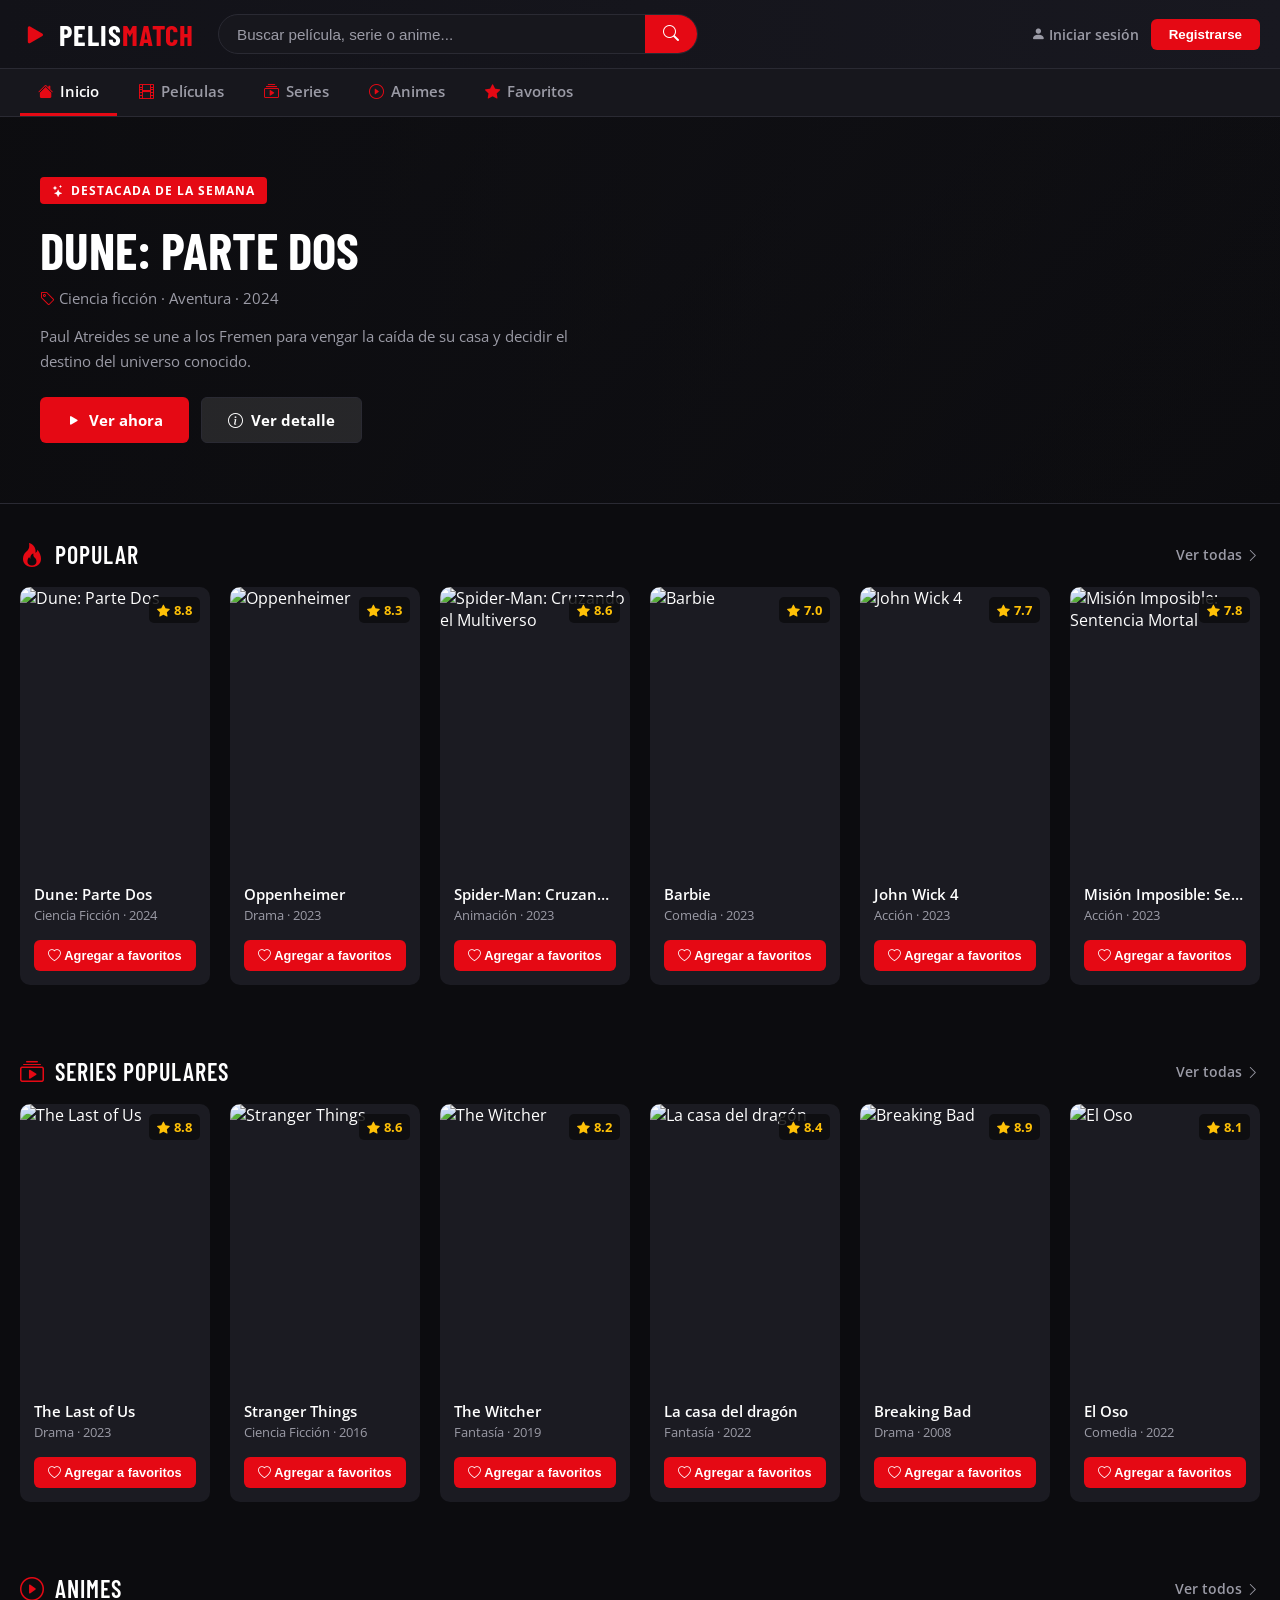
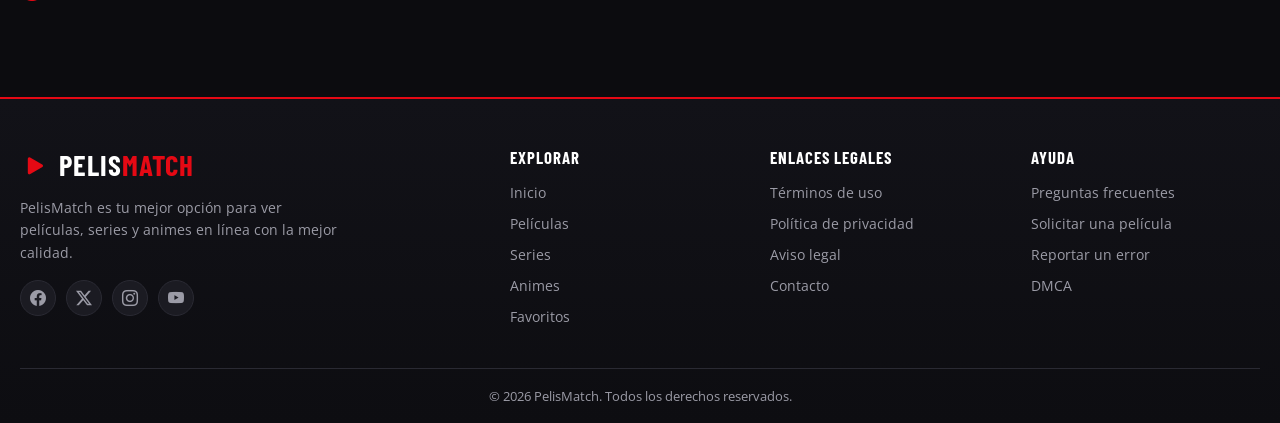
==== Frontend/index.html @ d1050893 "feat: cards agregadas en la seccion series" ====
<!DOCTYPE html>
<html lang="es">

<head>
    <meta charset="UTF-8">
    <meta name="viewport" content="width=device-width, initial-scale=1.0">
    <title>PelisMatch - Películas y Series Online</title>
    <link rel="stylesheet" href="assets/css/styles.css">
    <link
        href="https://fonts.googleapis.com/css2?family=Barlow+Condensed:wght@600;700&family=Open+Sans:wght@400;600&display=swap"
        rel="stylesheet">
    <link href="https://cdn.jsdelivr.net/npm/bootstrap-icons@1.11.3/font/bootstrap-icons.min.css" rel="stylesheet">
</head>

<body>

    <!-- ====== HEADER ====== -->
    <header class="header">
        <div class="header-topbar">
            <div class="container header-topbar-inner">
                <a href="#" class="logo">
                    <i class="bi bi-play-fill logo-icon"></i>
                    <span>Pelis<span class="logo-accent">Match</span></span>
                </a>

                <div class="search-box">
                    <input type="text" id="buscarInput" placeholder="Buscar película, serie o anime...">
                    <button class="btn-buscar" id="buscarBtn" aria-label="Buscar">
                        <i class="bi bi-search"></i>
                    </button>
                </div>

                <div class="header-actions">
                    <a href="#" class="btn-login"><i class="bi bi-person-fill"></i> Iniciar sesión</a>
                    <button class="btn-registro" id="favoritosBtn">Registrarse</button>
                </div>
            </div>
        </div>
        <nav class="header-nav">
            <div class="container nav-inner">
                <a href="#" class="nav-link active"><i class="bi bi-house-fill"></i> Inicio</a>
                <a href="#" class="nav-link"><i class="bi bi-film"></i> Películas</a>
                <a href="#" class="nav-link"><i class="bi bi-collection-play"></i> Series</a>
                <a href="#" class="nav-link"><i class="bi bi-play-circle"></i> Animes</a>
                <a href="#" class="nav-link"><i class="bi bi-star-fill"></i> Favoritos</a>
            </div>
        </nav>
    </header>

    <!-- ====== BODY ====== -->
    <main class="main">

        <!-- Hero: película destacada -->
        <section class="hero">
            <div class="hero-overlay"></div>
            <div class="container">
                <div class="hero-content">
                    <span class="hero-badge"><i class="bi bi-stars"></i> Destacada de la semana</span>
                    <h1 class="hero-title">Dune: Parte Dos</h1>
                    <p class="hero-genres"><i class="bi bi-tag"></i> Ciencia ficción &middot; Aventura &middot; 2024</p>
                    <p class="hero-desc">Paul Atreides se une a los Fremen para vengar la caída de su casa y
                        decidir el destino del universo conocido.</p>
                    <div class="hero-buttons">
                        <a href="#" class="btn-ver"><i class="bi bi-play-fill"></i> Ver ahora</a>
                        <a href="#" class="btn-detalle"><i class="bi bi-info-circle"></i> Ver detalle</a>
                    </div>
                </div>
            </div>
        </section>

        <div class="container">

            <!-- Resultados de búsqueda -->
            <section id="resultadosSection" class="section hidden">
                <h2 class="section-title"><i class="bi bi-search"></i> Resultados de búsqueda</h2>
                <div id="resultados" class="grid-peliculas"></div>
            </section>

            <!-- Películas populares -->
            <section class="section">
                <div class="section-head">
                    <h2 class="section-title"><i class="bi bi-fire"></i> Popular</h2>
                    <a href="#" class="see-all">Ver todas <i class="bi bi-chevron-right"></i></a>
                </div>

                <div class="grid-peliculas">

                    <article class="tarjeta-pelicula">
                        <div class="poster-wrap">
                            <img src="https://media.themoviedb.org/t/p/w500/6o5cJjA4srfvU52UKWaqPUuPPgl.jpg" alt="Dune: Parte Dos">
                            <span class="rating"><i class="bi bi-star-fill"></i> 8.8</span>
                        </div>
                        <h3>Dune: Parte Dos</h3>
                        <p>Ciencia Ficción &middot; 2024</p>
                        <button class="favorito-btn"><i class="bi bi-heart"></i> Agregar a favoritos</button>
                    </article>

                    <article class="tarjeta-pelicula">
                        <div class="poster-wrap">
                            <img src="https://media.themoviedb.org/t/p/w500/mJRUREPjTqqMEKwEiM2sdmIGngz.jpg" alt="Oppenheimer">
                            <span class="rating"><i class="bi bi-star-fill"></i> 8.3</span>
                        </div>
                        <h3>Oppenheimer</h3>
                        <p>Drama &middot; 2023</p>
                        <button class="favorito-btn"><i class="bi bi-heart"></i> Agregar a favoritos</button>
                    </article>

                    <article class="tarjeta-pelicula">
                        <div class="poster-wrap">
                            <img src="https://media.themoviedb.org/t/p/w500/rXhgHQmtjTIQOEDU8E2TbUFMjWM.jpg" alt="Spider-Man: Cruzando el Multiverso">
                            <span class="rating"><i class="bi bi-star-fill"></i> 8.6</span>
                        </div>
                        <h3>Spider-Man: Cruzando el Multiverso</h3>
                        <p>Animación &middot; 2023</p>
                        <button class="favorito-btn"><i class="bi bi-heart"></i> Agregar a favoritos</button>
                    </article>

                    <article class="tarjeta-pelicula">
                        <div class="poster-wrap">
                            <img src="https://media.themoviedb.org/t/p/w500/lF3ViyfgJ8VEwQSlqPhuhm6WW43.jpg" alt="Barbie">
                            <span class="rating"><i class="bi bi-star-fill"></i> 7.0</span>
                        </div>
                        <h3>Barbie</h3>
                        <p>Comedia &middot; 2023</p>
                        <button class="favorito-btn"><i class="bi bi-heart"></i> Agregar a favoritos</button>
                    </article>

                    <article class="tarjeta-pelicula">
                        <div class="poster-wrap">
                            <img src="https://media.themoviedb.org/t/p/w500/5f10VmKDT6Zd02KF2BGidsnPFO4.jpg" alt="John Wick 4">
                            <span class="rating"><i class="bi bi-star-fill"></i> 7.7</span>
                        </div>
                        <h3>John Wick 4</h3>
                        <p>Acción &middot; 2023</p>
                        <button class="favorito-btn"><i class="bi bi-heart"></i> Agregar a favoritos</button>
                    </article>

                    <article class="tarjeta-pelicula">
                        <div class="poster-wrap">
                            <img src="https://media.themoviedb.org/t/p/w500/n9QfDkynRbtzucpDAOC2WLUEemj.jpg" alt="Misión Imposible: Sentencia Mortal">
                            <span class="rating"><i class="bi bi-star-fill"></i> 7.8</span>
                        </div>
                        <h3>Misión Imposible: Sentencia Mortal</h3>
                        <p>Acción &middot; 2023</p>
                        <button class="favorito-btn"><i class="bi bi-heart"></i> Agregar a favoritos</button>
                    </article>

                </div>
            </section>

            <!-- Series -->
            <section class="section">
                <div class="section-head">
                    <h2 class="section-title"><i class="bi bi-collection-play"></i> Series populares</h2>
                    <a href="#" class="see-all">Ver todas <i class="bi bi-chevron-right"></i></a>
                </div>

                <div class="grid-peliculas">

                    <article class="tarjeta-pelicula">
                        <div class="poster-wrap">
                            <img src="https://media.themoviedb.org/t/p/w500/tNQWO6cNzQYCyvw36mUcAQQyf5F.jpg" alt="The Last of Us">
                            <span class="rating"><i class="bi bi-star-fill"></i> 8.8</span>
                        </div>
                        <h3>The Last of Us</h3>
                        <p>Drama &middot; 2023</p>
                        <button class="favorito-btn"><i class="bi bi-heart"></i> Agregar a favoritos</button>
                    </article>

                    <article class="tarjeta-pelicula">
                        <div class="poster-wrap">
                            <img src="https://media.themoviedb.org/t/p/w500/AsPD90QEQsIAtSxfSjV3fN7XFpt.jpg" alt="Stranger Things">
                            <span class="rating"><i class="bi bi-star-fill"></i> 8.6</span>
                        </div>
                        <h3>Stranger Things</h3>
                        <p>Ciencia Ficción &middot; 2016</p>
                        <button class="favorito-btn"><i class="bi bi-heart"></i> Agregar a favoritos</button>
                    </article>

                    <article class="tarjeta-pelicula">
                        <div class="poster-wrap">
                            <img src="https://media.themoviedb.org/t/p/w500/9CjS0twpknyUhjmEeuXHsu6CQAs.jpg" alt="The Witcher">
                            <span class="rating"><i class="bi bi-star-fill"></i> 8.2</span>
                        </div>
                        <h3>The Witcher</h3>
                        <p>Fantasía &middot; 2019</p>
                        <button class="favorito-btn"><i class="bi bi-heart"></i> Agregar a favoritos</button>
                    </article>

                    <article class="tarjeta-pelicula">
                        <div class="poster-wrap">
                            <img src="https://media.themoviedb.org/t/p/w500/szyVpg9K3LL5s8VFAGkXzlxgZUk.jpg" alt="La casa del dragón">
                            <span class="rating"><i class="bi bi-star-fill"></i> 8.4</span>
                        </div>
                        <h3>La casa del dragón</h3>
                        <p>Fantasía &middot; 2022</p>
                        <button class="favorito-btn"><i class="bi bi-heart"></i> Agregar a favoritos</button>
                    </article>

                    <article class="tarjeta-pelicula">
                        <div class="poster-wrap">
                            <img src="https://media.themoviedb.org/t/p/w500/anFx9aTOOYqgS3v7x3R84Kz67ly.jpg" alt="Breaking Bad">
                            <span class="rating"><i class="bi bi-star-fill"></i> 8.9</span>
                        </div>
                        <h3>Breaking Bad</h3>
                        <p>Drama &middot; 2008</p>
                        <button class="favorito-btn"><i class="bi bi-heart"></i> Agregar a favoritos</button>
                    </article>

                    <article class="tarjeta-pelicula">
                        <div class="poster-wrap">
                            <img src="https://media.themoviedb.org/t/p/w500/5TZnk9ryzfcNlsCOghURfZsBong.jpg" alt="El Oso">
                            <span class="rating"><i class="bi bi-star-fill"></i> 8.1</span>
                        </div>
                        <h3>El Oso</h3>
                        <p>Comedia &middot; 2022</p>
                        <button class="favorito-btn"><i class="bi bi-heart"></i> Agregar a favoritos</button>
                    </article>

                </div>
            </section>

            <!-- Animes -->
            <section class="section">
                <div class="section-head">
                    <h2 class="section-title"><i class="bi bi-play-circle"></i> Animes</h2>
                    <a href="#" class="see-all">Ver todos <i class="bi bi-chevron-right"></i></a>
                </div>


            </section>
    </main>

    <!-- ====== FOOTER ====== -->
    <footer class="footer">
        <div class="container">
            <div class="footer-grid">
                <div class="footer-col">
                    <a href="#" class="logo footer-logo">
                        <i class="bi bi-play-fill logo-icon"></i>
                        <span>Pelis<span class="logo-accent">Match</span></span>
                    </a>
                    <p class="footer-text">PelisMatch es tu mejor opción para ver películas, series y animes en línea
                        con la mejor calidad.</p>
                    <div class="social">
                        <a href="#" class="social-link"><i class="bi bi-facebook"></i></a>
                        <a href="#" class="social-link"><i class="bi bi-twitter-x"></i></a>
                        <a href="#" class="social-link"><i class="bi bi-instagram"></i></a>
                        <a href="#" class="social-link"><i class="bi bi-youtube"></i></a>
                    </div>
                </div>
                <div class="footer-col">
                    <h4>Explorar</h4>
                    <ul>
                        <li><a href="#">Inicio</a></li>
                        <li><a href="#">Películas</a></li>
                        <li><a href="#">Series</a></li>
                        <li><a href="#">Animes</a></li>
                        <li><a href="#">Favoritos</a></li>
                    </ul>
                </div>
                <div class="footer-col">
                    <h4>Enlaces legales</h4>
                    <ul>
                        <li><a href="#">Términos de uso</a></li>
                        <li><a href="#">Política de privacidad</a></li>
                        <li><a href="#">Aviso legal</a></li>
                        <li><a href="#">Contacto</a></li>
                    </ul>
                </div>
                <div class="footer-col">
                    <h4>Ayuda</h4>
                    <ul>
                        <li><a href="#">Preguntas frecuentes</a></li>
                        <li><a href="#">Solicitar una película</a></li>
                        <li><a href="#">Reportar un error</a></li>
                        <li><a href="#">DMCA</a></li>
                    </ul>
                </div>
            </div>
            <div class="footer-bottom">
                <p>&copy; 2026 PelisMatch. Todos los derechos reservados.</p>
            </div>
        </div>
    </footer>

    <script src="assets/js/app.js"></script>
</body>

</html>
---- Frontend/assets/css/styles.css ----
:root {
    --bg-dark: #0c0c0f;
    --bg-header: #121218;
    --bg-card: #1b1b22;
    --bg-nav: #17171d;
    --accent: #e50914;
    --accent-hover: #f6121d;
    --text-primary: #ffffff;
    --text-secondary: #9b9ba6;
    --border: #2a2a33;
}

* {
    margin: 0;
    padding: 0;
    box-sizing: border-box;
}

body {
    font-family: 'Open Sans', sans-serif;
    background-color: var(--bg-dark);
    color: var(--text-primary);
    min-height: 100vh;
    display: flex;
    flex-direction: column;
}

a {
    text-decoration: none;
    color: inherit;
}

ul {
    list-style: none;
}

.container {
    max-width: 1280px;
    margin: 0 auto;
    padding: 0 20px;
    width: 100%;
}

.hidden {
    display: none !important;
}

/* ====== HEADER ====== */
.header {
    position: sticky;
    top: 0;
    z-index: 100;
}

.header-topbar {
    background: linear-gradient(90deg, var(--bg-header), #181820);
    border-bottom: 1px solid var(--border);
    padding: 14px 0;
}

.header-topbar-inner {
    display: flex;
    align-items: center;
    gap: 24px;
}

.logo {
    display: flex;
    align-items: center;
    gap: 8px;
    font-family: 'Barlow Condensed', sans-serif;
    font-size: 1.8rem;
    font-weight: 700;
    text-transform: uppercase;
    letter-spacing: 1px;
}

.logo-icon {
    font-size: 1.9rem;
    color: var(--accent);
}

.logo-accent {
    color: var(--accent);
}

.search-box {
    flex: 1;
    max-width: 480px;
    display: flex;
    align-items: center;
    background: var(--bg-nav);
    border: 1px solid var(--border);
    border-radius: 30px;
    overflow: hidden;
    transition: border-color 0.2s;
}

.search-box:focus-within {
    border-color: var(--accent);
}

.search-box input {
    flex: 1;
    background: transparent;
    border: none;
    outline: none;
    padding: 10px 18px;
    color: var(--text-primary);
    font-size: 0.95rem;
}

.search-box input::placeholder {
    color: var(--text-secondary);
}

.btn-buscar {
    background: var(--accent);
    border: none;
    color: #fff;
    padding: 10px 18px;
    cursor: pointer;
    font-size: 1rem;
    transition: background 0.2s;
}

.btn-buscar:hover {
    background: var(--accent-hover);
}

.header-actions {
    margin-left: auto;
    display: flex;
    align-items: center;
    gap: 12px;
}

.btn-login {
    color: var(--text-secondary);
    font-weight: 600;
    font-size: 0.9rem;
    transition: color 0.2s;
}

.btn-login:hover {
    color: var(--text-primary);
}

.btn-registro {
    background: var(--accent);
    color: #fff;
    border: none;
    padding: 8px 18px;
    border-radius: 6px;
    font-weight: 600;
    cursor: pointer;
    transition: background 0.2s;
}

.btn-registro:hover {
    background: var(--accent-hover);
}

.header-nav {
    background: var(--bg-nav);
    border-bottom: 1px solid var(--border);
}

.nav-inner {
    display: flex;
    align-items: center;
    gap: 4px;
    overflow-x: auto;
}

.nav-link {
    display: flex;
    align-items: center;
    gap: 7px;
    padding: 12px 18px;
    font-weight: 600;
    font-size: 0.95rem;
    color: var(--text-secondary);
    border-bottom: 3px solid transparent;
    transition: color 0.2s;
    white-space: nowrap;
}

.nav-link i {
    color: var(--accent);
}

.nav-link:hover {
    color: var(--text-primary);
}

.nav-link.active {
    color: var(--text-primary);
    border-bottom-color: var(--accent);
}

/* ====== BODY ====== */
.main {
    flex: 1;
}

/* Hero */
.hero {
    position: relative;
    background: linear-gradient(135deg, #16161d 0%, #0c0c0f 100%);
    border-bottom: 1px solid var(--border);
    min-height: 380px;
    display: flex;
    align-items: center;
}

.hero-overlay {
    position: absolute;
    inset: 0;
    background: linear-gradient(90deg, rgba(12, 12, 15, 0.95) 0%, rgba(12, 12, 15, 0.6) 50%, rgba(12, 12, 15, 0.2) 100%);
}

.hero-content {
    position: relative;
    padding: 60px 20px;
    max-width: 720px;
    margin-left: 0;
}

.hero-badge {
    display: inline-flex;
    align-items: center;
    gap: 6px;
    background: var(--accent);
    color: #fff;
    font-size: 0.75rem;
    font-weight: 700;
    text-transform: uppercase;
    letter-spacing: 1px;
    padding: 5px 12px;
    border-radius: 4px;
    margin-bottom: 18px;
}

.hero-title {
    font-family: 'Barlow Condensed', sans-serif;
    font-size: 3.2rem;
    font-weight: 700;
    text-transform: uppercase;
    line-height: 1.1;
    margin-bottom: 10px;
}

.hero-genres {
    color: var(--text-secondary);
    font-size: 0.95rem;
    margin-bottom: 16px;
}

.hero-genres i {
    color: var(--accent);
}

.hero-desc {
    color: var(--text-secondary);
    font-size: 0.95rem;
    line-height: 1.6;
    margin-bottom: 24px;
    max-width: 560px;
}

.hero-buttons {
    display: flex;
    gap: 12px;
    flex-wrap: wrap;
}

.btn-ver,
.btn-detalle {
    display: inline-flex;
    align-items: center;
    gap: 8px;
    padding: 12px 26px;
    border-radius: 6px;
    font-weight: 700;
    font-size: 0.95rem;
    transition: transform 0.2s, background 0.2s;
}

.btn-ver {
    background: var(--accent);
    color: #fff;
}

.btn-ver:hover {
    background: var(--accent-hover);
    transform: translateY(-2px);
}

.btn-detalle {
    background: rgba(255, 255, 255, 0.1);
    color: var(--text-primary);
    border: 1px solid var(--border);
}

.btn-detalle:hover {
    background: rgba(255, 255, 255, 0.18);
}

/* Secciones */
.section {
    padding: 36px 0;
}

.section-head {
    display: flex;
    align-items: center;
    justify-content: space-between;
    margin-bottom: 18px;
}

.section-title {
    font-family: 'Barlow Condensed', sans-serif;
    font-size: 1.5rem;
    font-weight: 600;
    text-transform: uppercase;
    letter-spacing: 1px;
    display: flex;
    align-items: center;
    gap: 10px;
}

.section-title i {
    color: var(--accent);
}

.see-all {
    color: var(--text-secondary);
    font-size: 0.85rem;
    font-weight: 600;
    display: flex;
    align-items: center;
    gap: 4px;
    transition: color 0.2s;
}

.see-all:hover {
    color: var(--accent);
}

/* Grid de películas */
.grid-peliculas {
    display: grid;
    grid-template-columns: repeat(auto-fill, minmax(170px, 1fr));
    gap: 20px;
}

.tarjeta-pelicula {
    background: var(--bg-card);
    border-radius: 10px;
    overflow: hidden;
    cursor: pointer;
    transition: transform 0.25s, box-shadow 0.25s;
}

.tarjeta-pelicula:hover {
    transform: translateY(-6px);
    box-shadow: 0 12px 24px rgba(0, 0, 0, 0.5);
}

.poster-wrap {
    position: relative;
    aspect-ratio: 2 / 3;
    overflow: hidden;
}

.poster-wrap img {
    width: 100%;
    height: 100%;
    object-fit: cover;
    display: block;
    transition: transform 0.3s;
}

.tarjeta-pelicula:hover .poster-wrap img {
    transform: scale(1.08);
}

.rating {
    position: absolute;
    top: 10px;
    right: 10px;
    background: rgba(12, 12, 15, 0.85);
    color: #ffc107;
    font-size: 0.8rem;
    font-weight: 700;
    padding: 4px 8px;
    border-radius: 5px;
    display: flex;
    align-items: center;
    gap: 4px;
}

.tarjeta-pelicula h3 {
    font-size: 0.95rem;
    font-weight: 600;
    padding: 12px 14px 2px;
    white-space: nowrap;
    overflow: hidden;
    text-overflow: ellipsis;
}

.tarjeta-pelicula p {
    color: var(--text-secondary);
    font-size: 0.8rem;
    padding: 0 14px 14px;
}

.favorito-btn {
    display: block;
    width: calc(100% - 28px);
    margin: 2px 14px 14px;
    background: var(--accent);
    border: none;
    border-radius: 6px;
    color: #fff;
    font-weight: 600;
    font-size: 0.8rem;
    padding: 8px;
    cursor: pointer;
    transition: background 0.2s;
}

.favorito-btn:hover {
    background: var(--accent-hover);
}

/* Favoritos */
.favoritos-lista {
    display: flex;
    flex-direction: column;
    gap: 8px;
}

.favoritos-lista li {
    background: var(--bg-card);
    border-radius: 8px;
    padding: 12px 16px;
    color: var(--text-secondary);
    border: 1px solid var(--border);
}

/* ====== FOOTER ====== */
.footer {
    background: linear-gradient(180deg, var(--bg-header), #0d0d11);
    border-top: 2px solid var(--accent);
    margin-top: 40px;
}

.footer-grid {
    display: grid;
    grid-template-columns: 2fr 1fr 1fr 1fr;
    gap: 32px;
    padding: 48px 0 32px;
}

.footer-logo {
    margin-bottom: 14px;
}

.footer-text {
    color: var(--text-secondary);
    font-size: 0.88rem;
    line-height: 1.6;
    max-width: 320px;
    margin-bottom: 16px;
}

.social {
    display: flex;
    gap: 10px;
}

.social-link {
    display: flex;
    align-items: center;
    justify-content: center;
    width: 36px;
    height: 36px;
    background: var(--bg-card);
    border: 1px solid var(--border);
    border-radius: 50%;
    color: var(--text-secondary);
    font-size: 1rem;
    transition: all 0.2s;
}

.social-link:hover {
    background: var(--accent);
    border-color: var(--accent);
    color: #fff;
}

.footer-col h4 {
    font-family: 'Barlow Condensed', sans-serif;
    font-size: 1.05rem;
    text-transform: uppercase;
    letter-spacing: 1px;
    margin-bottom: 14px;
}

.footer-col ul li {
    margin-bottom: 9px;
}

.footer-col ul a {
    color: var(--text-secondary);
    font-size: 0.88rem;
    transition: color 0.2s;
}

.footer-col ul a:hover {
    color: var(--accent);
}

.footer-bottom {
    border-top: 1px solid var(--border);
    padding: 18px 0;
    text-align: center;
    color: var(--text-secondary);
    font-size: 0.82rem;
}

/* ====== RESPONSIVE ====== */
@media (max-width: 768px) {
    .header-topbar-inner {
        flex-wrap: wrap;
        gap: 12px;
    }

    .search-box {
        order: 3;
        max-width: 100%;
        flex-basis: 100%;
    }

    .btn-login {
        display: none;
    }

    .hero-title {
        font-size: 2.2rem;
    }

    .footer-grid {
        grid-template-columns: 1fr 1fr;
    }
}

@media (max-width: 480px) {
    .grid-peliculas {
        grid-template-columns: repeat(auto-fill, minmax(140px, 1fr));
        gap: 12px;
    }

    .footer-grid {
        grid-template-columns: 1fr;
    }
}
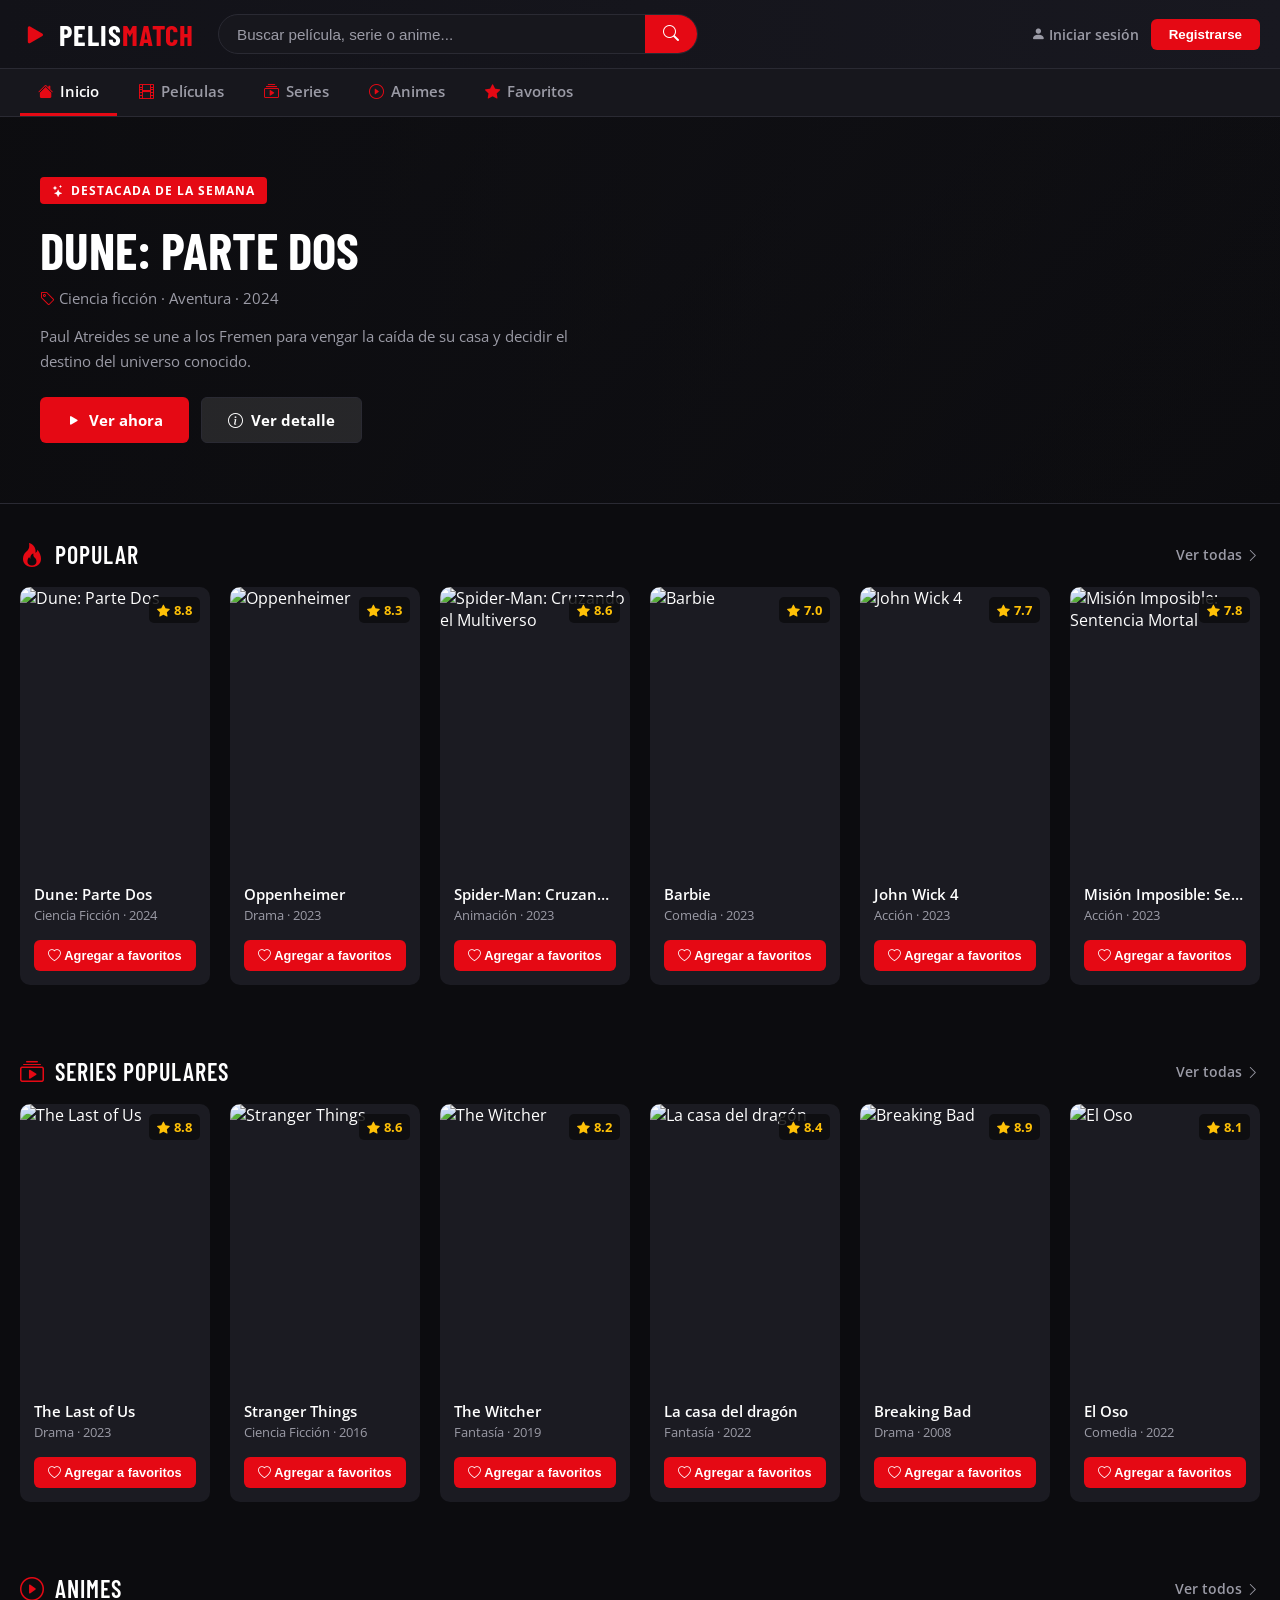
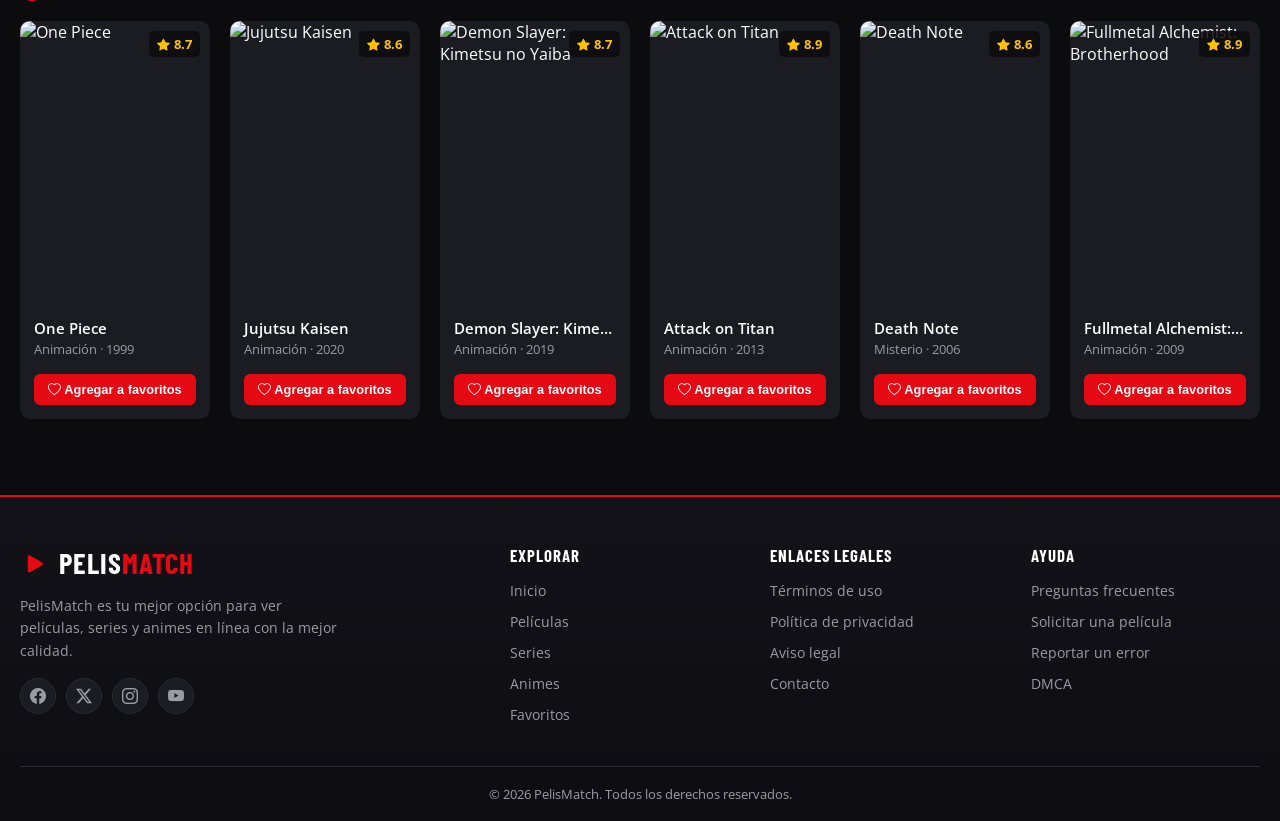
==== commit 1903b65e: "feat: cards agregadas a sección de animes populares" ====
--- a/Frontend/index.html
+++ b/Frontend/index.html
@@ -227,7 +227,69 @@
                     <a href="#" class="see-all">Ver todos <i class="bi bi-chevron-right"></i></a>
                 </div>
 
-
+                <div class="grid-peliculas">
+
+                    <article class="tarjeta-pelicula">
+                        <div class="poster-wrap">
+                            <img src="https://media.themoviedb.org/t/p/w500/dB4EDhre2dsC2kxYDavyKWqLQwi.jpg" alt="One Piece">
+                            <span class="rating"><i class="bi bi-star-fill"></i> 8.7</span>
+                        </div>
+                        <h3>One Piece</h3>
+                        <p>Animación &middot; 1999</p>
+                        <button class="favorito-btn"><i class="bi bi-heart"></i> Agregar a favoritos</button>
+                    </article>
+
+                    <article class="tarjeta-pelicula">
+                        <div class="poster-wrap">
+                            <img src="https://media.themoviedb.org/t/p/w500/6qQzMJG27XOJsyAEEIisoJB45j2.jpg" alt="Jujutsu Kaisen">
+                            <span class="rating"><i class="bi bi-star-fill"></i> 8.6</span>
+                        </div>
+                        <h3>Jujutsu Kaisen</h3>
+                        <p>Animación &middot; 2020</p>
+                        <button class="favorito-btn"><i class="bi bi-heart"></i> Agregar a favoritos</button>
+                    </article>
+
+                    <article class="tarjeta-pelicula">
+                        <div class="poster-wrap">
+                            <img src="https://media.themoviedb.org/t/p/w500/inXU5hvbDbitrYOgLrq2QjYqiJD.jpg" alt="Demon Slayer: Kimetsu no Yaiba">
+                            <span class="rating"><i class="bi bi-star-fill"></i> 8.7</span>
+                        </div>
+                        <h3>Demon Slayer: Kimetsu no Yaiba</h3>
+                        <p>Animación &middot; 2019</p>
+                        <button class="favorito-btn"><i class="bi bi-heart"></i> Agregar a favoritos</button>
+                    </article>
+
+                    <article class="tarjeta-pelicula">
+                        <div class="poster-wrap">
+                            <img src="https://media.themoviedb.org/t/p/w500/yFPQ4JhhirnCVe2UIKGMYX7TOGZ.jpg" alt="Attack on Titan">
+                            <span class="rating"><i class="bi bi-star-fill"></i> 8.9</span>
+                        </div>
+                        <h3>Attack on Titan</h3>
+                        <p>Animación &middot; 2013</p>
+                        <button class="favorito-btn"><i class="bi bi-heart"></i> Agregar a favoritos</button>
+                    </article>
+
+                    <article class="tarjeta-pelicula">
+                        <div class="poster-wrap">
+                            <img src="https://media.themoviedb.org/t/p/w500/z85wVUR32PrvHfope9Xbn0kD68u.jpg" alt="Death Note">
+                            <span class="rating"><i class="bi bi-star-fill"></i> 8.6</span>
+                        </div>
+                        <h3>Death Note</h3>
+                        <p>Misterio &middot; 2006</p>
+                        <button class="favorito-btn"><i class="bi bi-heart"></i> Agregar a favoritos</button>
+                    </article>
+
+                    <article class="tarjeta-pelicula">
+                        <div class="poster-wrap">
+                            <img src="https://media.themoviedb.org/t/p/w500/5ZFUEOULaVml7pQuXxhpR2SmVUw.jpg" alt="Fullmetal Alchemist: Brotherhood">
+                            <span class="rating"><i class="bi bi-star-fill"></i> 8.9</span>
+                        </div>
+                        <h3>Fullmetal Alchemist: Brotherhood</h3>
+                        <p>Animación &middot; 2009</p>
+                        <button class="favorito-btn"><i class="bi bi-heart"></i> Agregar a favoritos</button>
+                    </article>
+
+                </div>
             </section>
     </main>
 
